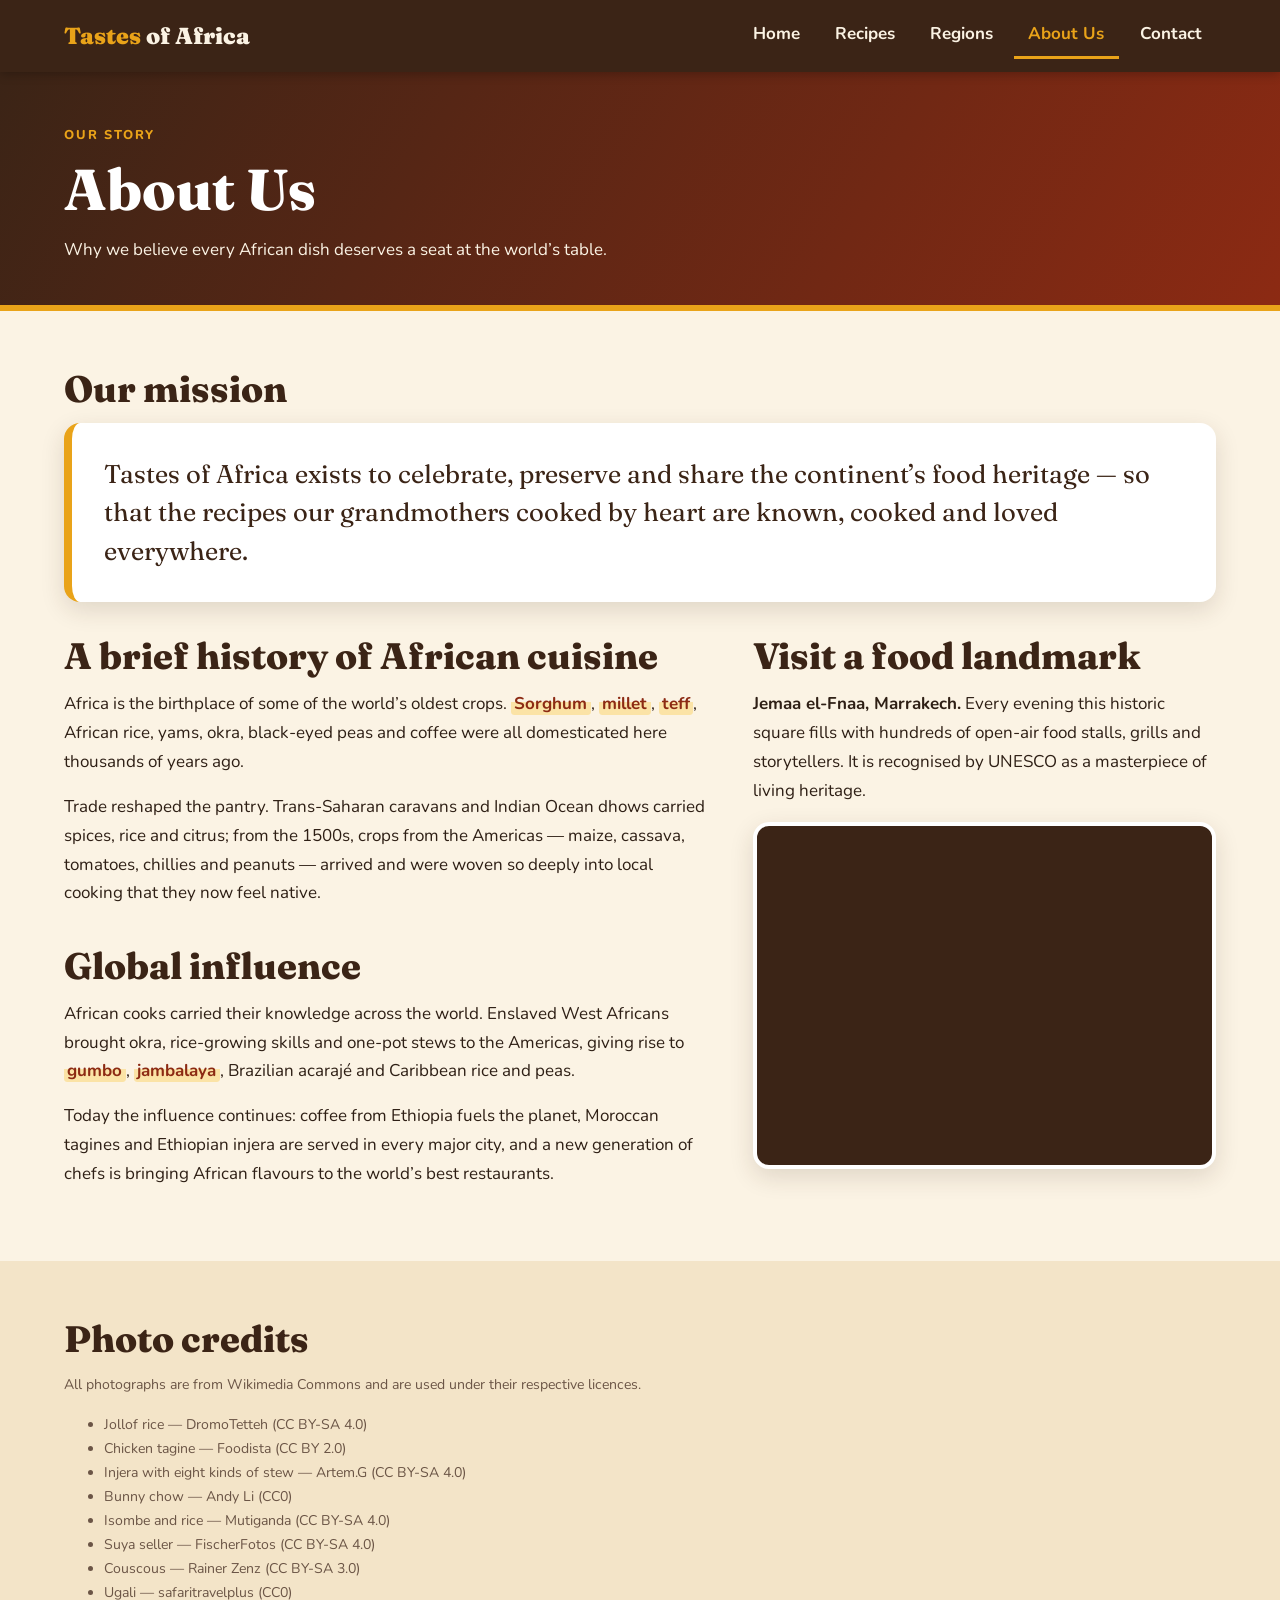
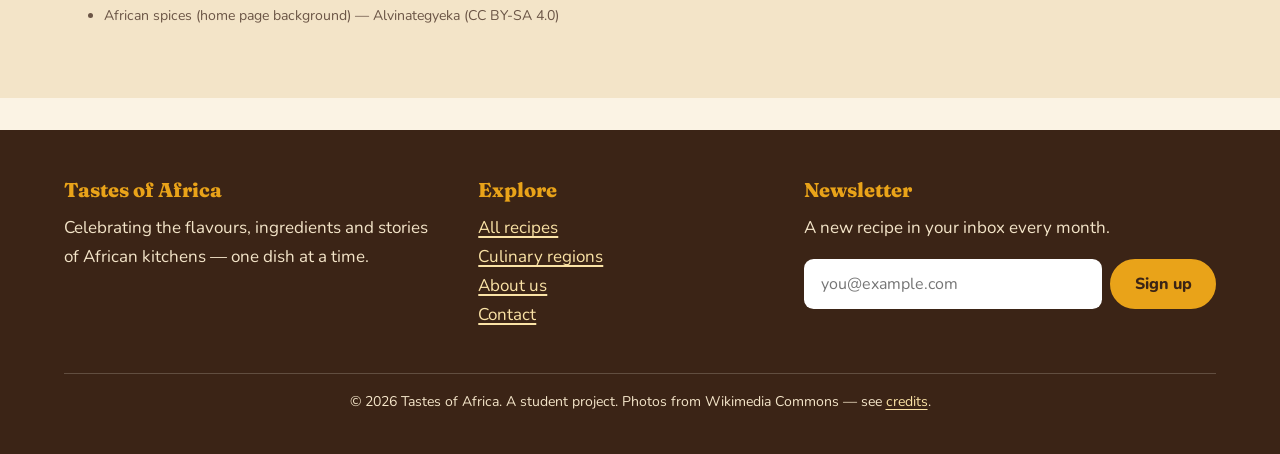
==== about.html @ 723f36c5 "Add about page with mission, history and landmark map" ====
<!DOCTYPE html>
<html lang="en">
<head>
  <meta charset="UTF-8">
  <meta name="viewport" content="width=device-width, initial-scale=1.0">
  <meta name="description" content="Our mission to promote African food heritage, and a brief history of African cuisine.">
  <title>About Us | Tastes of Africa</title>
  <link rel="preconnect" href="https://fonts.googleapis.com">
  <link rel="preconnect" href="https://fonts.gstatic.com" crossorigin>
  <link href="https://fonts.googleapis.com/css2?family=Fraunces:ital,opsz,wght@0,9..144,700;0,9..144,800;0,9..144,900;1,9..144,800&family=Nunito:wght@400;700;800&display=swap" rel="stylesheet">
  <link rel="stylesheet" href="styles.css">
</head>
<body>
  <a class="skip-link" href="#main">Skip to main content</a>

  <header class="site-header">
    <div class="container">
      <a class="brand" href="index.html">Tastes <span>of Africa</span></a>
      <button class="nav-toggle" type="button" aria-expanded="false" aria-controls="site-nav">Menu</button>
      <nav class="site-nav" id="site-nav" aria-label="Main navigation">
        <ul>
            <li><a href="index.html">Home</a></li>
            <li><a href="recipes.html">Recipes</a></li>
            <li><a href="regions.html">Regions</a></li>
            <li><a href="about.html" aria-current="page">About Us</a></li>
            <li><a href="contact.html">Contact</a></li>
        </ul>
      </nav>
    </div>
  </header>

  <main id="main">
    <section class="page-banner">
      <div class="container">
        <span class="eyebrow">Our story</span>
        <h1>About Us</h1>
        <p>Why we believe every African dish deserves a seat at the world&rsquo;s table.</p>
      </div>
    </section>

    <section class="section">
      <div class="container">
        <h2>Our mission</h2>
        <blockquote class="mission">
          Tastes of Africa exists to celebrate, preserve and share the continent&rsquo;s food heritage &mdash; so that the recipes our grandmothers cooked by heart are known, cooked and loved everywhere.
        </blockquote>

        <div class="two-col">
          <div class="prose">
            <h2 style="margin-top: 0;">A brief history of African cuisine</h2>
            <p>Africa is the birthplace of some of the world&rsquo;s oldest crops. <mark>Sorghum</mark>, <mark>millet</mark>, <mark>teff</mark>, African rice, yams, okra, black-eyed peas and coffee were all domesticated here thousands of years ago.</p>
            <p>Trade reshaped the pantry. Trans-Saharan caravans and Indian Ocean dhows carried spices, rice and citrus; from the 1500s, crops from the Americas &mdash; maize, cassava, tomatoes, chillies and peanuts &mdash; arrived and were woven so deeply into local cooking that they now feel native.</p>

            <h2>Global influence</h2>
            <p>African cooks carried their knowledge across the world. Enslaved West Africans brought okra, rice-growing skills and one-pot stews to the Americas, giving rise to <mark>gumbo</mark>, <mark>jambalaya</mark>, Brazilian acaraj&eacute; and Caribbean rice and peas.</p>
            <p>Today the influence continues: coffee from Ethiopia fuels the planet, Moroccan tagines and Ethiopian injera are served in every major city, and a new generation of chefs is bringing African flavours to the world&rsquo;s best restaurants.</p>
          </div>

          <aside>
            <h2>Visit a food landmark</h2>
            <p><strong>Jemaa el-Fnaa, Marrakech.</strong> Every evening this historic square fills with hundreds of open-air food stalls, grills and storytellers. It is recognised by UNESCO as a masterpiece of living heritage.</p>
            <div class="map-wrap">
              <iframe src="https://www.google.com/maps?q=Jemaa+el-Fnaa%2C+Marrakech%2C+Morocco&amp;z=15&amp;output=embed" title="Map of Jemaa el-Fnaa square in Marrakech" loading="lazy" referrerpolicy="no-referrer-when-downgrade"></iframe>
            </div>
          </aside>
        </div>
      </div>
    </section>

    <section class="section section--alt" id="credits">
      <div class="container">
        <h2>Photo credits</h2>
        <p class="credits">All photographs are from Wikimedia Commons and are used under their respective licences.</p>
        <ul class="credits">
            <li>Jollof rice &mdash; DromoTetteh (CC BY-SA 4.0)</li>
            <li>Chicken tagine &mdash; Foodista (CC BY 2.0)</li>
            <li>Injera with eight kinds of stew &mdash; Artem.G (CC BY-SA 4.0)</li>
            <li>Bunny chow &mdash; Andy Li (CC0)</li>
            <li>Isombe and rice &mdash; Mutiganda (CC BY-SA 4.0)</li>
            <li>Suya seller &mdash; FischerFotos (CC BY-SA 4.0)</li>
            <li>Couscous &mdash; Rainer Zenz (CC BY-SA 3.0)</li>
            <li>Ugali &mdash; safaritravelplus (CC0)</li>
            <li>African spices (home page background) &mdash; Alvinategyeka (CC BY-SA 4.0)</li>
        </ul>
      </div>
    </section>
  </main>

  <footer class="site-footer">
    <div class="container">
      <div class="footer-grid">
        <section>
          <h2>Tastes of Africa</h2>
          <p>Celebrating the flavours, ingredients and stories of African kitchens &mdash; one dish at a time.</p>
        </section>
        <section>
          <h2>Explore</h2>
          <ul class="footer-links">
            <li><a href="recipes.html">All recipes</a></li>
            <li><a href="regions.html">Culinary regions</a></li>
            <li><a href="about.html">About us</a></li>
            <li><a href="contact.html">Contact</a></li>
          </ul>
        </section>
        <section>
          <h2>Newsletter</h2>
          <p>A new recipe in your inbox every month.</p>
          <form class="newsletter-form" id="newsletter-form">
            <label class="hidden" for="newsletter-email">Email address</label>
            <input type="email" id="newsletter-email" name="email" placeholder="you@example.com" aria-label="Email address" required>
            <button class="btn btn--light" type="submit">Sign up</button>
          </form>
          <p class="newsletter-feedback" id="newsletter-feedback" role="status"></p>
        </section>
      </div>
      <p class="copyright">&copy; 2026 Tastes of Africa. A student project. Photos from Wikimedia Commons &mdash; see <a href="about.html#credits">credits</a>.</p>
    </div>
  </footer>

  <script src="script.js"></script>
</body>
</html>
---- styles.css ----
/* ==========================================================
   Tastes of Africa — shared stylesheet
   Palette inspired by African spices and landscapes:
   saffron, paprika, baobab brown, savanna cream, plantain green
   ========================================================== */

:root {
  --saffron: #e9a319;
  --saffron-soft: #fbe3a6;
  --paprika: #b23a1e;
  --paprika-dark: #8c2a13;
  --baobab: #3b2416;
  --clay: #7a4a2b;
  --cream: #fbf3e4;
  --sand: #f3e4c8;
  --leaf: #4f6b3a;
  --white: #ffffff;
  --text: #2e1f15;
  --muted: #6b5546;

  --font-heading: "Fraunces", Georgia, serif;
  --font-body: "Nunito", "Helvetica Neue", Arial, sans-serif;

  --radius: 1rem;
  --shadow: 0 0.5rem 1.5rem rgba(59, 36, 22, 0.14);
  --shadow-hover: 0 0.9rem 2.2rem rgba(59, 36, 22, 0.22);
  --space: 1.5rem;
  --max-width: 72rem;
}

/* ---------- Base ---------- */

*,
*::before,
*::after {
  box-sizing: border-box;
}

html {
  font-size: 100%;
  scroll-behavior: smooth;
}

body {
  margin: 0;
  font-family: var(--font-body);
  font-size: 1.0625rem;
  line-height: 1.7;
  color: var(--text);
  background-color: var(--cream);
}

h1,
h2,
h3,
h4 {
  font-family: var(--font-heading);
  font-weight: 800;
  line-height: 1.2;
  color: var(--baobab);
  margin: 0 0 0.75rem;
}

h1 { font-size: clamp(2.2rem, 5vw, 3.6rem); }
h2 { font-size: clamp(1.6rem, 3.2vw, 2.3rem); }
h3 { font-size: 1.35rem; }

p { margin: 0 0 1rem; }

a {
  color: var(--paprika);
  text-decoration-thickness: 0.09em;
  text-underline-offset: 0.2em;
}

a:hover { color: var(--paprika-dark); }

img {
  max-width: 100%;
  height: auto;
  display: block;
}

/* Highlighted ingredients, spices and cooking methods */
mark {
  background: linear-gradient(transparent 45%, var(--saffron-soft) 45%);
  color: var(--paprika-dark);
  font-weight: 700;
  padding: 0 0.2em;
  border-radius: 0.2em;
}

.container {
  width: 92%;
  max-width: var(--max-width);
  margin: 0 auto;
}

.section { padding: 3.5rem 0; }
.section--alt { background-color: var(--sand); }

.section-intro {
  max-width: 44rem;
  color: var(--muted);
  margin-bottom: 2rem;
}

.eyebrow {
  display: inline-block;
  font-size: 0.8rem;
  font-weight: 800;
  letter-spacing: 0.14em;
  text-transform: uppercase;
  color: var(--paprika);
  margin-bottom: 0.5rem;
}

.hidden { display: none !important; }

.skip-link {
  position: absolute;
  left: -999rem;
  top: 0;
  background: var(--baobab);
  color: var(--white);
  padding: 0.6rem 1rem;
  z-index: 100;
}

.skip-link:focus { left: 0; }

/* ---------- Buttons ---------- */

.btn,
button {
  font-family: var(--font-body);
  font-size: 1rem;
  cursor: pointer;
}

.btn {
  display: inline-block;
  padding: 0.7rem 1.4rem;
  border: 2px solid var(--paprika);
  border-radius: 999px;
  background-color: var(--paprika);
  color: var(--white);
  font-weight: 800;
  text-decoration: none;
  transition: background-color 0.2s, color 0.2s, transform 0.2s;
}

.btn:hover {
  background-color: var(--paprika-dark);
  border-color: var(--paprika-dark);
  color: var(--white);
  transform: translateY(-2px);
}

.btn--ghost {
  background-color: transparent;
  color: var(--paprika);
}

.btn--light {
  background-color: var(--saffron);
  border-color: var(--saffron);
  color: var(--baobab);
}

.btn--light:hover {
  background-color: var(--white);
  border-color: var(--white);
  color: var(--baobab);
}

:focus-visible {
  outline: 3px solid var(--saffron);
  outline-offset: 3px;
}

/* ---------- Header & navigation ---------- */

.site-header {
  position: sticky;
  top: 0;
  z-index: 50;
  background-color: var(--baobab);
  box-shadow: 0 2px 10px rgba(0, 0, 0, 0.25);
}

.site-header .container {
  display: flex;
  align-items: center;
  justify-content: space-between;
  gap: 1rem;
  padding: 0.8rem 0;
}

.brand {
  font-family: var(--font-heading);
  font-size: 1.45rem;
  font-weight: 900;
  color: var(--saffron);
  text-decoration: none;
}

.brand span { color: var(--cream); }
.brand:hover { color: var(--saffron); }

.site-nav ul {
  display: flex;
  gap: 0.4rem;
  list-style: none;
  margin: 0;
  padding: 0;
}

.site-nav a {
  display: block;
  padding: 0.45rem 0.9rem;
  color: var(--cream);
  font-weight: 700;
  text-decoration: none;
  border-bottom: 3px solid transparent;
  transition: color 0.2s, border-color 0.2s;
}

.site-nav a:hover,
.site-nav a[aria-current="page"] {
  color: var(--saffron);
  border-bottom-color: var(--saffron);
}

.nav-toggle {
  display: none;
  background: none;
  border: 2px solid var(--saffron);
  border-radius: 0.5rem;
  color: var(--saffron);
  font-weight: 800;
  padding: 0.35rem 0.8rem;
}

/* ---------- Hero ---------- */

.hero {
  position: relative;
  min-height: 82vh;
  display: flex;
  align-items: center;
  color: var(--white);
  background-color: var(--baobab);
  background-image:
    linear-gradient(100deg, rgba(40, 20, 10, 0.88) 0%, rgba(40, 20, 10, 0.6) 55%, rgba(178, 58, 30, 0.35) 100%),
    url("https://upload.wikimedia.org/wikipedia/commons/thumb/d/d2/Assorted_African_Food_spices_and_medicines.jpg/1280px-Assorted_African_Food_spices_and_medicines.jpg");
  background-size: cover;
  background-position: center;
  padding: 4rem 0;
}

.hero .container {
  display: grid;
  grid-template-columns: 1.1fr 1fr;
  gap: 2.5rem;
  align-items: center;
}

.hero h1 {
  color: var(--white);
  text-shadow: 0 2px 12px rgba(0, 0, 0, 0.45);
}

.hero h1 em {
  color: var(--saffron);
  font-style: italic;
}

.hero p {
  font-size: 1.2rem;
  max-width: 34rem;
}

.hero .eyebrow { color: var(--saffron); }

.hero-actions {
  display: flex;
  flex-wrap: wrap;
  gap: 0.8rem;
  margin-top: 1.5rem;
}

.hero .btn--ghost {
  border-color: var(--white);
  color: var(--white);
}

.hero .btn--ghost:hover {
  background-color: var(--white);
  color: var(--baobab);
}

/* Smaller banner used on inner pages */
.page-banner {
  background: linear-gradient(120deg, var(--baobab), var(--paprika-dark));
  color: var(--cream);
  padding: 3rem 0 2.5rem;
  border-bottom: 6px solid var(--saffron);
}

.page-banner h1 { color: var(--white); }
.page-banner p { max-width: 44rem; margin-bottom: 0; }
.page-banner .eyebrow { color: var(--saffron); }
.page-banner a { color: var(--saffron-soft); }

.page-banner mark {
  background: none;
  color: var(--saffron);
}

/* ---------- Embedded video & maps ---------- */

.video-wrap,
.map-wrap {
  position: relative;
  width: 100%;
  aspect-ratio: 16 / 9;
  border-radius: var(--radius);
  overflow: hidden;
  box-shadow: var(--shadow);
  background-color: var(--baobab);
}

.map-wrap {
  aspect-ratio: 4 / 3;
  border: 4px solid var(--white);
}

.video-wrap iframe,
.map-wrap iframe {
  position: absolute;
  inset: 0;
  width: 100%;
  height: 100%;
  border: 0;
}

/* ---------- Cards ---------- */

.card-grid {
  display: grid;
  grid-template-columns: repeat(auto-fill, minmax(16rem, 1fr));
  gap: var(--space);
}

.recipe-card,
.region-card,
.trend {
  background-color: var(--white);
  border-radius: var(--radius);
  box-shadow: var(--shadow);
  overflow: hidden;
  transition: transform 0.25s, box-shadow 0.25s;
}

.recipe-card:hover,
.region-card:hover {
  transform: translateY(-6px);
  box-shadow: var(--shadow-hover);
}

.recipe-card {
  display: flex;
  flex-direction: column;
}

.recipe-card figure {
  margin: 0;
  position: relative;
}

.recipe-card img,
.region-card img {
  width: 100%;
  aspect-ratio: 4 / 3;
  object-fit: cover;
  background-color: var(--sand);
}

.recipe-card figcaption {
  position: absolute;
  left: 0.8rem;
  bottom: 0.8rem;
  background-color: rgba(59, 36, 22, 0.85);
  color: var(--cream);
  font-size: 0.8rem;
  font-weight: 700;
  padding: 0.2rem 0.7rem;
  border-radius: 999px;
}

.card-body {
  display: flex;
  flex-direction: column;
  flex: 1;
  padding: 1.2rem 1.3rem 1.4rem;
}

.card-body p {
  color: var(--muted);
  font-size: 0.98rem;
}

.card-actions {
  display: flex;
  align-items: center;
  justify-content: space-between;
  gap: 0.6rem;
  margin-top: auto;
}

.card-link {
  font-weight: 800;
  text-decoration: none;
}

.card-link:hover { text-decoration: underline; }

/* Favorite button */
.fav-btn {
  display: inline-flex;
  align-items: center;
  gap: 0.4rem;
  padding: 0.4rem 0.9rem;
  background-color: var(--cream);
  border: 2px solid var(--sand);
  border-radius: 999px;
  color: var(--muted);
  font-weight: 700;
  font-size: 0.9rem;
  transition: background-color 0.2s, border-color 0.2s, color 0.2s;
}

.fav-btn .heart {
  font-size: 1.15rem;
  line-height: 1;
  color: #b9a898;
  transition: color 0.2s, transform 0.2s;
}

.fav-btn:hover { border-color: var(--paprika); }

.fav-btn.is-favorite {
  background-color: #fde8e4;
  border-color: #e0245e;
  color: var(--paprika-dark);
}

.fav-btn.is-favorite .heart {
  color: #e0245e;
  transform: scale(1.25);
}

/* Filter buttons */
.filter-bar {
  display: flex;
  flex-wrap: wrap;
  gap: 0.6rem;
  margin-bottom: 2rem;
}

.filter-btn {
  padding: 0.5rem 1.2rem;
  background-color: var(--white);
  border: 2px solid var(--clay);
  border-radius: 999px;
  color: var(--clay);
  font-weight: 800;
  transition: background-color 0.2s, color 0.2s;
}

.filter-btn:hover {
  background-color: var(--saffron-soft);
}

.filter-btn.active {
  background-color: var(--paprika);
  border-color: var(--paprika);
  color: var(--white);
}

.empty-message {
  padding: 1.5rem;
  background-color: var(--white);
  border: 2px dashed var(--clay);
  border-radius: var(--radius);
  text-align: center;
  color: var(--muted);
}

/* Region cards */
.region-card {
  display: block;
  color: inherit;
  text-decoration: none;
}

.region-card .card-body { padding-bottom: 1.5rem; }
.region-card h3 { color: var(--paprika); }
.region-card:hover h3 { text-decoration: underline; }

/* Latest food trends */
.trends {
  display: grid;
  grid-template-columns: repeat(auto-fit, minmax(17rem, 1fr));
  gap: var(--space);
}

.trend {
  padding: 1.5rem;
  border-top: 6px solid var(--saffron);
}

.trend time {
  display: block;
  font-size: 0.82rem;
  font-weight: 800;
  letter-spacing: 0.08em;
  text-transform: uppercase;
  color: var(--leaf);
  margin-bottom: 0.4rem;
}

.trend p:last-child { margin-bottom: 0; }

/* ---------- Recipe page ---------- */

.recipe-layout {
  display: grid;
  grid-template-columns: 1.5fr 1fr;
  gap: 2.5rem;
  align-items: start;
}

.recipe-hero-img {
  width: 100%;
  aspect-ratio: 16 / 10;
  object-fit: cover;
  border-radius: var(--radius);
  box-shadow: var(--shadow);
  margin-bottom: 1.5rem;
}

.recipe-meta {
  display: flex;
  flex-wrap: wrap;
  gap: 0.6rem;
  list-style: none;
  padding: 0;
  margin: 0 0 1.5rem;
}

.recipe-meta li {
  background-color: var(--sand);
  border-radius: 999px;
  padding: 0.25rem 0.9rem;
  font-size: 0.9rem;
  font-weight: 700;
}

.panel {
  background-color: var(--white);
  border-radius: var(--radius);
  box-shadow: var(--shadow);
  padding: 1.5rem;
  margin-bottom: var(--space);
}

.ingredients {
  list-style: none;
  padding: 0;
  margin: 0;
}

.ingredients li {
  position: relative;
  padding: 0.5rem 0 0.5rem 1.6rem;
  border-bottom: 1px dashed var(--sand);
}

.ingredients li:last-child { border-bottom: 0; }

.ingredients li::before {
  content: "";
  position: absolute;
  left: 0.2rem;
  top: 1.05rem;
  width: 0.6rem;
  height: 0.6rem;
  border-radius: 50%;
  background-color: var(--saffron);
}

details {
  background-color: var(--white);
  border-left: 5px solid var(--paprika);
  border-radius: 0.6rem;
  box-shadow: var(--shadow);
  margin-bottom: 0.9rem;
}

summary {
  cursor: pointer;
  padding: 0.9rem 1.2rem;
  font-family: var(--font-heading);
  font-weight: 700;
  font-size: 1.1rem;
  color: var(--baobab);
}

summary:hover { color: var(--paprika); }

details[open] summary { border-bottom: 1px solid var(--sand); }

details ol,
details p {
  margin: 0;
  padding: 1rem 1.2rem 1.2rem 2.6rem;
}

details p { padding-left: 1.2rem; }
details li { margin-bottom: 0.5rem; }

table {
  width: 100%;
  border-collapse: collapse;
  font-size: 0.98rem;
}

caption {
  caption-side: bottom;
  padding-top: 0.6rem;
  font-size: 0.85rem;
  color: var(--muted);
  text-align: left;
}

th,
td {
  padding: 0.6rem 0.8rem;
  text-align: left;
}

thead th {
  background-color: var(--baobab);
  color: var(--cream);
}

tbody tr:nth-child(even) { background-color: var(--cream); }
tbody td:last-child { font-weight: 700; }

/* ---------- Regions & about ---------- */

.prose { max-width: 46rem; }

.prose h2 { margin-top: 2.2rem; }
.prose ul { padding-left: 1.2rem; }
.prose li { margin-bottom: 0.4rem; }

.two-col {
  display: grid;
  grid-template-columns: 1.4fr 1fr;
  gap: 2.5rem;
  align-items: start;
}

.mission {
  font-family: var(--font-heading);
  font-size: clamp(1.25rem, 2.4vw, 1.6rem);
  line-height: 1.5;
  color: var(--baobab);
  background-color: var(--white);
  border-left: 8px solid var(--saffron);
  border-radius: var(--radius);
  box-shadow: var(--shadow);
  padding: 2rem;
  margin: 0 0 2rem;
}

.credits {
  font-size: 0.88rem;
  color: var(--muted);
}

/* ---------- Forms ---------- */

.form-card {
  max-width: 40rem;
  background-color: var(--white);
  border-radius: var(--radius);
  box-shadow: var(--shadow);
  padding: 2rem;
}

.form-row { margin-bottom: 1.2rem; }

label {
  display: block;
  font-weight: 800;
  margin-bottom: 0.35rem;
}

input,
select,
textarea {
  width: 100%;
  padding: 0.75rem 0.9rem;
  font-family: var(--font-body);
  font-size: 1rem;
  color: var(--text);
  background-color: var(--cream);
  border: 2px solid var(--sand);
  border-radius: 0.6rem;
  transition: border-color 0.2s, box-shadow 0.2s, background-color 0.2s;
}

textarea {
  min-height: 9rem;
  resize: vertical;
}

input:focus,
select:focus,
textarea:focus {
  outline: none;
  background-color: var(--white);
  border-color: var(--saffron);
  box-shadow: 0 0 0 0.25rem rgba(233, 163, 25, 0.3);
}

.invalid {
  border-color: var(--paprika);
  background-color: #fdf0ec;
}

.error {
  display: block;
  min-height: 1.2rem;
  color: var(--paprika);
  font-size: 0.88rem;
  font-weight: 700;
}

.hint {
  font-size: 0.85rem;
  color: var(--muted);
}

.success-message {
  max-width: 40rem;
  background-color: #eef4e6;
  border: 2px solid var(--leaf);
  border-radius: var(--radius);
  padding: 2rem;
  font-family: var(--font-heading);
  font-size: 1.4rem;
  color: var(--leaf);
}

/* ---------- Footer ---------- */

.site-footer {
  background-color: var(--baobab);
  color: var(--sand);
  padding: 3rem 0 1.5rem;
  margin-top: 2rem;
}

.site-footer h2 {
  color: var(--saffron);
  font-size: 1.25rem;
}

.site-footer a { color: var(--saffron-soft); }

.footer-grid {
  display: grid;
  grid-template-columns: 1.3fr 1fr 1.4fr;
  gap: 2rem;
}

.footer-links {
  list-style: none;
  padding: 0;
  margin: 0;
}

.newsletter-form {
  display: flex;
  gap: 0.5rem;
}

.newsletter-form input {
  background-color: var(--white);
  border-color: transparent;
}

.newsletter-form .btn { white-space: nowrap; }

.newsletter-feedback {
  min-height: 1.5rem;
  margin: 0.5rem 0 0;
  font-weight: 700;
  color: var(--saffron);
}

.copyright {
  border-top: 1px solid rgba(251, 243, 228, 0.2);
  margin-top: 2rem;
  padding-top: 1rem;
  font-size: 0.88rem;
  text-align: center;
}

/* ---------- Responsive ---------- */

@media (max-width: 56rem) {
  .hero .container,
  .recipe-layout,
  .two-col,
  .footer-grid {
    grid-template-columns: 1fr;
  }

  .hero { min-height: auto; }
}

@media (max-width: 44rem) {
  .nav-toggle { display: block; }

  .site-header .container { flex-wrap: wrap; }

  .site-nav {
    display: none;
    width: 100%;
  }

  .site-nav.open { display: block; }

  .site-nav ul { flex-direction: column; }

  .section { padding: 2.5rem 0; }

  .newsletter-form { flex-direction: column; }

  .form-card,
  .mission {
    padding: 1.3rem;
  }
}

@media (prefers-reduced-motion: reduce) {
  * {
    transition: none !important;
    scroll-behavior: auto !important;
  }
}
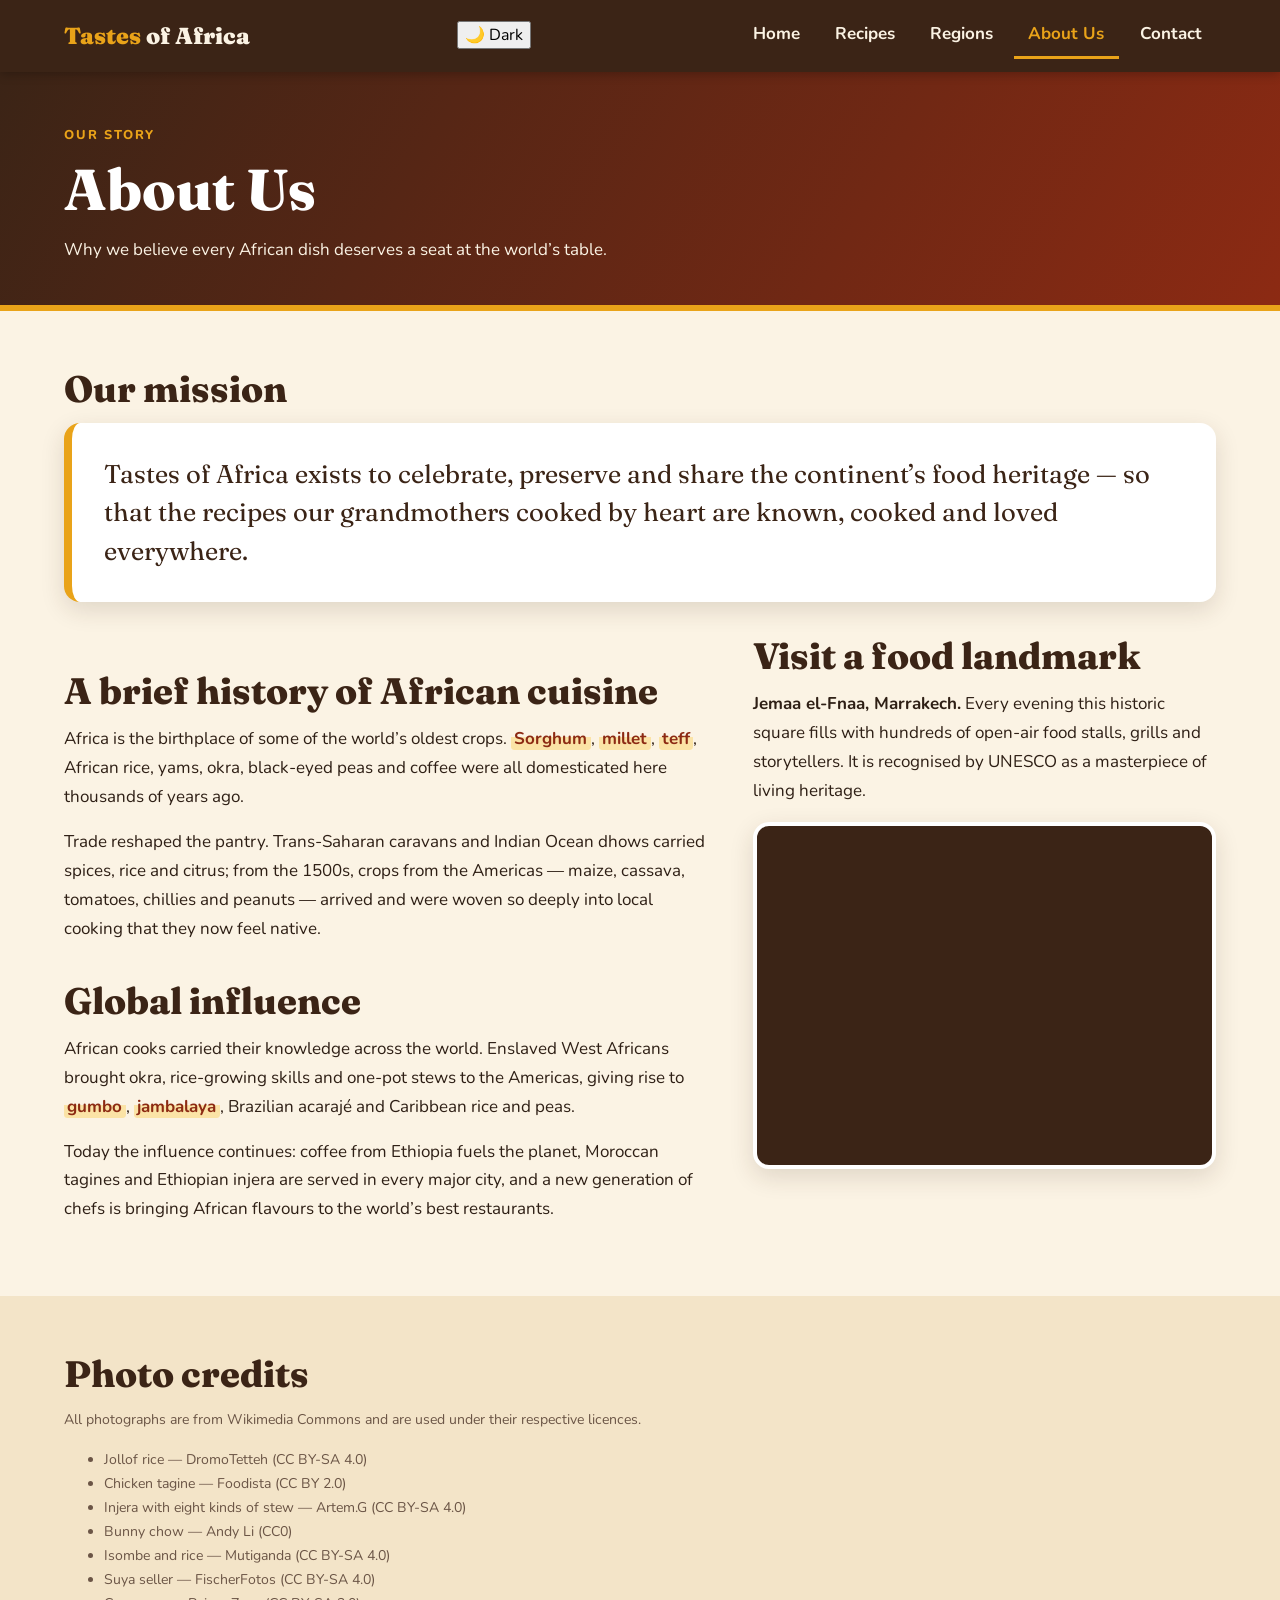
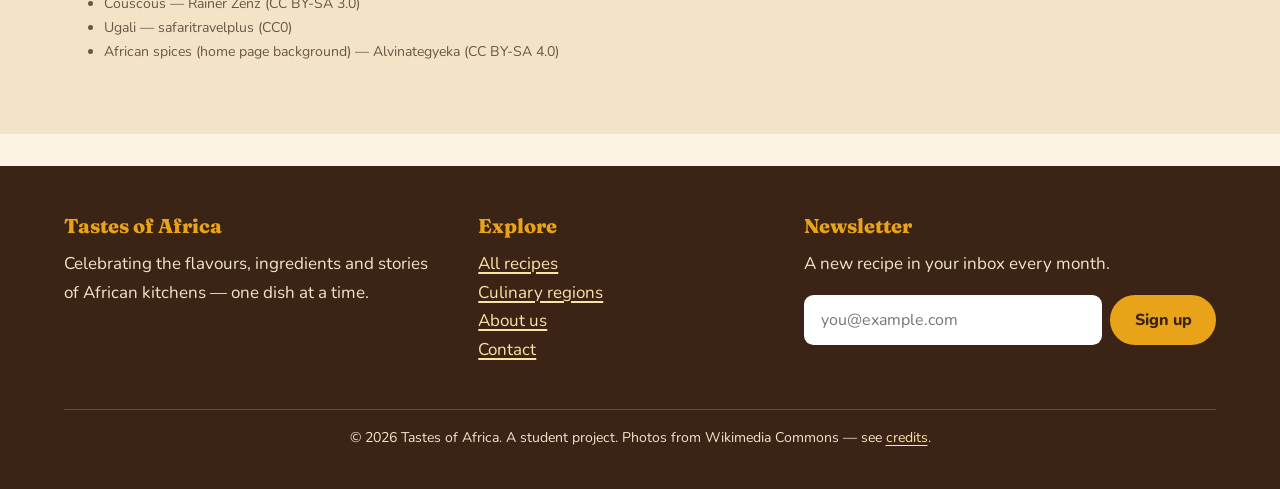
==== commit 91e58d51: "Add theme toggle and servings control markup, section comments and heading fixes" ====
--- a/about.html
+++ b/about.html
@@ -7,16 +7,20 @@
   <title>About Us | Tastes of Africa</title>
   <link rel="preconnect" href="https://fonts.googleapis.com">
   <link rel="preconnect" href="https://fonts.gstatic.com" crossorigin>
-  <link href="https://fonts.googleapis.com/css2?family=Fraunces:ital,opsz,wght@0,9..144,700;0,9..144,800;0,9..144,900;1,9..144,800&family=Nunito:wght@400;700;800&display=swap" rel="stylesheet">
+  <link href="https://fonts.googleapis.com/css2?family=Fraunces:ital,opsz,wght@0,9..144,700;0,9..144,800;0,9..144,900;1,9..144,800&amp;family=Nunito:wght@400;700;800&amp;display=swap" rel="stylesheet">
   <link rel="stylesheet" href="styles.css">
 </head>
 <body>
   <a class="skip-link" href="#main">Skip to main content</a>
 
+  <!-- Site header and main navigation -->
   <header class="site-header">
     <div class="container">
       <a class="brand" href="index.html">Tastes <span>of Africa</span></a>
-      <button class="nav-toggle" type="button" aria-expanded="false" aria-controls="site-nav">Menu</button>
+      <div class="header-actions">
+        <button class="theme-toggle" type="button" aria-pressed="false" aria-label="Switch to dark mode">&#127769; Dark</button>
+        <button class="nav-toggle" type="button" aria-expanded="false" aria-controls="site-nav">Menu</button>
+      </div>
       <nav class="site-nav" id="site-nav" aria-label="Main navigation">
         <ul>
             <li><a href="index.html">Home</a></li>
@@ -30,6 +34,7 @@
   </header>
 
   <main id="main">
+    <!-- Page banner -->
     <section class="page-banner">
       <div class="container">
         <span class="eyebrow">Our story</span>
@@ -47,7 +52,7 @@
 
         <div class="two-col">
           <div class="prose">
-            <h2 style="margin-top: 0;">A brief history of African cuisine</h2>
+            <h2 class="mt-0">A brief history of African cuisine</h2>
             <p>Africa is the birthplace of some of the world&rsquo;s oldest crops. <mark>Sorghum</mark>, <mark>millet</mark>, <mark>teff</mark>, African rice, yams, okra, black-eyed peas and coffee were all domesticated here thousands of years ago.</p>
             <p>Trade reshaped the pantry. Trans-Saharan caravans and Indian Ocean dhows carried spices, rice and citrus; from the 1500s, crops from the Americas &mdash; maize, cassava, tomatoes, chillies and peanuts &mdash; arrived and were woven so deeply into local cooking that they now feel native.</p>
 
@@ -86,6 +91,7 @@
     </section>
   </main>
 
+  <!-- Site footer with newsletter signup -->
   <footer class="site-footer">
     <div class="container">
       <div class="footer-grid">
@@ -117,6 +123,7 @@
     </div>
   </footer>
 
+  <!-- Shared JavaScript: theme, filter, favorites, scaler and form validation -->
   <script src="script.js"></script>
 </body>
 </html>
